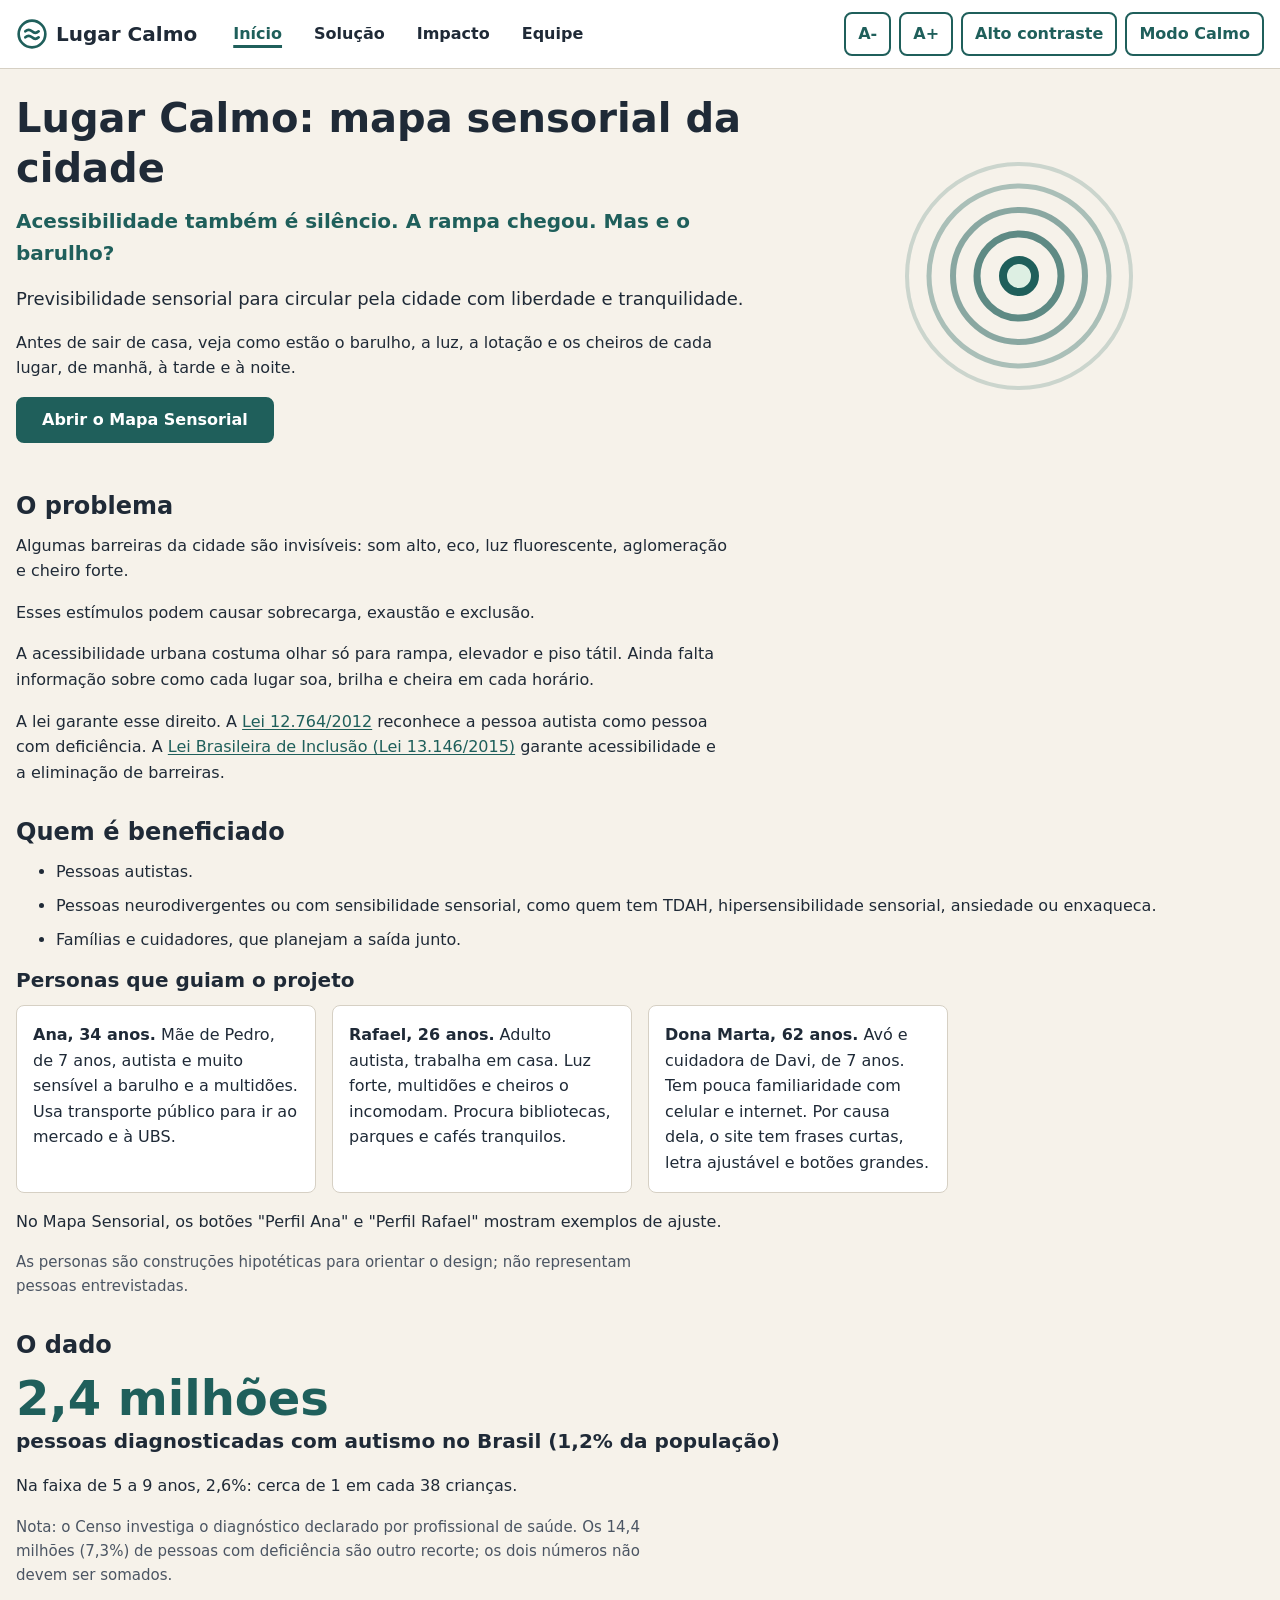
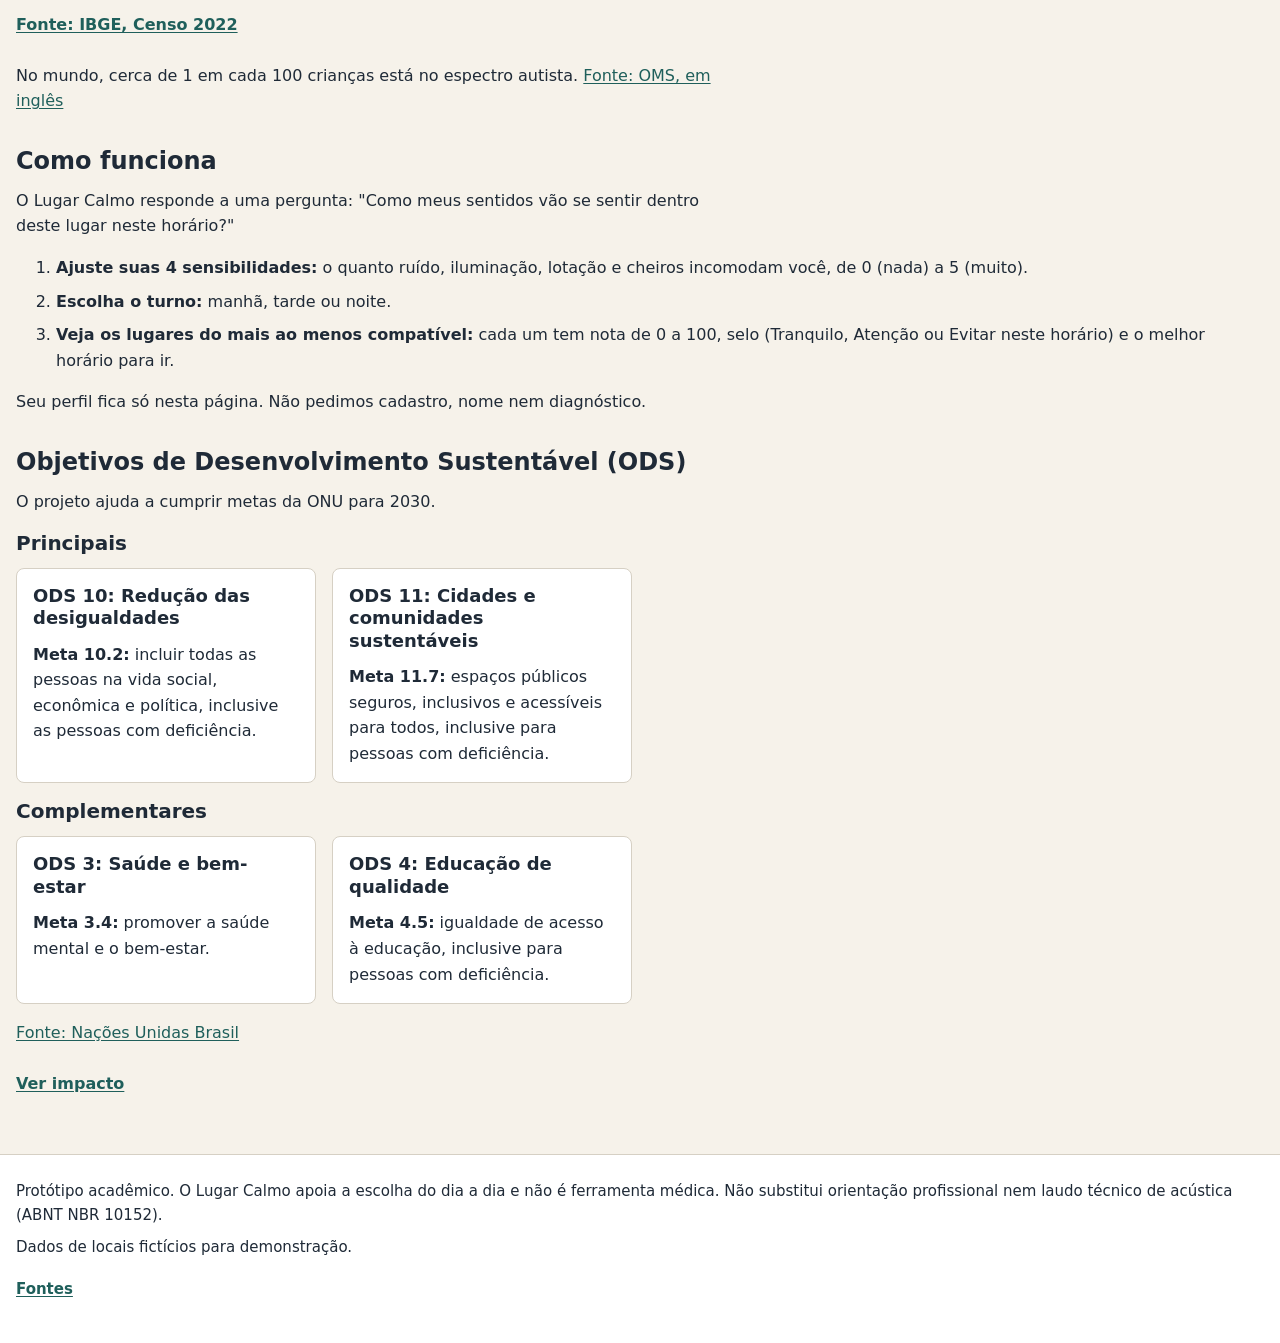
==== index.html @ d7f6c4ce "feat: adiciona as 4 páginas, estilos responsivos e ícones SVG" ====
<!DOCTYPE html>
<html lang="pt-BR">
<head>
  <meta charset="UTF-8">
  <meta name="viewport" content="width=device-width, initial-scale=1">
  <meta name="description" content="Lugar Calmo: veja como estão o barulho, a luz, a lotação e os cheiros de lugares da cidade em cada turno, com uma nota para o seu perfil sensorial.">
  <title>Início | Lugar Calmo</title>
  <link rel="icon" href="img/favicon.svg" type="image/svg+xml">
  <!-- Ordem fixa (8.1): base (variáveis) primeiro e temas por último, para que Modo Calmo e Alto Contraste sobrescrevam as variáveis. -->
  <link rel="stylesheet" href="css/base.css">
  <link rel="stylesheet" href="css/layout.css">
  <link rel="stylesheet" href="css/componentes.css">
  <link rel="stylesheet" href="css/temas.css">
  <!-- R2: script com defer e sem módulos, para abrir por duplo clique (file://). Aplica as preferências salvas (RF20). -->
  <script src="js/acessibilidade.js" defer></script>
</head>
<body>
  <!-- Atalho de teclado: pula o cabeçalho e vai direto ao conteúdo. -->
  <a class="pular-conteudo" href="#conteudo">Ir para o conteúdo</a>

  <!-- Cabeçalho idêntico nas 4 páginas (RF16); só o aria-current muda. -->
  <header class="cabecalho">
    <a class="marca" href="index.html"><img src="img/favicon.svg" alt="" width="32" height="32"> Lugar Calmo</a>
    <!-- Menu horizontal com 4 links, sempre visível, sem hambúrguer (R11). -->
    <nav aria-label="Navegação principal">
      <ul class="menu">
        <li><a href="index.html" aria-current="page">Início</a></li>
        <li><a href="solucao.html">Solução</a></li>
        <li><a href="impacto.html">Impacto</a></li>
        <li><a href="equipe.html">Equipe</a></li>
      </ul>
    </nav>
    <!-- Barra de acessibilidade (M5). O comportamento fica em js/acessibilidade.js (RF13, RF14, RF15). -->
    <div class="barra-acessibilidade" role="group" aria-label="Preferências de leitura">
      <button type="button" id="btn-fonte-menos" aria-label="Diminuir tamanho do texto">A-</button>
      <button type="button" id="btn-fonte-mais" aria-label="Aumentar tamanho do texto">A+</button>
      <button type="button" id="btn-contraste" aria-pressed="false">Alto contraste</button>
      <button type="button" id="btn-modo-calmo" aria-pressed="false">Modo Calmo</button>
    </div>
  </header>

  <!-- tabindex="-1" deixa o link "Ir para o conteúdo" mover o foco para cá. -->
  <main id="conteudo" tabindex="-1">

    <!-- 1. Hero (RF17): nome, slogan, proposta de valor e acesso ao mapa. -->
    <section class="hero" aria-labelledby="titulo-inicio">
      <div>
        <h1 id="titulo-inicio">Lugar Calmo: mapa sensorial da cidade</h1>
        <p class="slogan">Acessibilidade também é silêncio. A rampa chegou. Mas e o barulho?</p>
        <p class="proposta">Previsibilidade sensorial para circular pela cidade com liberdade e tranquilidade.</p>
        <p>Antes de sair de casa, veja como estão o barulho, a luz, a lotação e os cheiros de cada lugar, de manhã, à tarde e à noite.</p>
        <p><a class="btn-primario" href="solucao.html">Abrir o Mapa Sensorial</a></p>
      </div>
      <!-- Ilustração só decorativa: alt vazio; o Modo Calmo a esconde (classe .decorativo). -->
      <img class="decorativo hero-imagem" src="img/aneis-hero.svg" alt="" width="240" height="240">
    </section>

    <!-- 2. O problema: barreiras sensoriais que ninguém vê. -->
    <section class="secao" aria-labelledby="titulo-problema">
      <h2 id="titulo-problema">O problema</h2>
      <p>Algumas barreiras da cidade são invisíveis: som alto, eco, luz fluorescente, aglomeração e cheiro forte.</p>
      <p>Esses estímulos podem causar sobrecarga, exaustão e exclusão.</p>
      <p>A acessibilidade urbana costuma olhar só para rampa, elevador e piso tátil. Ainda falta informação sobre como cada lugar soa, brilha e cheira em cada horário.</p>
      <p>A lei garante esse direito. A <a href="https://www.planalto.gov.br/ccivil_03/_ato2011-2014/2012/lei/l12764.htm" target="_blank" rel="noopener noreferrer">Lei 12.764/2012<span class="visualmente-oculto"> (abre em nova aba)</span></a> reconhece a pessoa autista como pessoa com deficiência. A <a href="https://www.planalto.gov.br/ccivil_03/_ato2015-2018/2015/lei/l13146.htm" target="_blank" rel="noopener noreferrer">Lei Brasileira de Inclusão (Lei 13.146/2015)<span class="visualmente-oculto"> (abre em nova aba)</span></a> garante acessibilidade e a eliminação de barreiras.</p>
    </section>

    <!-- 3. Quem é beneficiado, com as personas e a nota obrigatória (1.1, K9). -->
    <section class="secao" aria-labelledby="titulo-beneficiados">
      <h2 id="titulo-beneficiados">Quem é beneficiado</h2>
      <ul class="lista-simples">
        <li>Pessoas autistas.</li>
        <li>Pessoas neurodivergentes ou com sensibilidade sensorial, como quem tem TDAH, hipersensibilidade sensorial, ansiedade ou enxaqueca.</li>
        <li>Famílias e cuidadores, que planejam a saída junto.</li>
      </ul>

      <h3>Personas que guiam o projeto</h3>
      <ul class="grade-cartoes">
        <li class="cartao">
          <p><strong>Ana, 34 anos.</strong> Mãe de Pedro, de 7 anos, autista e muito sensível a barulho e a multidões. Usa transporte público para ir ao mercado e à UBS.</p>
        </li>
        <li class="cartao">
          <p><strong>Rafael, 26 anos.</strong> Adulto autista, trabalha em casa. Luz forte, multidões e cheiros o incomodam. Procura bibliotecas, parques e cafés tranquilos.</p>
        </li>
        <li class="cartao">
          <p><strong>Dona Marta, 62 anos.</strong> Avó e cuidadora de Davi, de 7 anos. Tem pouca familiaridade com celular e internet. Por causa dela, o site tem frases curtas, letra ajustável e botões grandes.</p>
        </li>
      </ul>
      <p>No Mapa Sensorial, os botões "Perfil Ana" e "Perfil Rafael" mostram exemplos de ajuste.</p>
      <p class="observacao">As personas são construções hipotéticas para orientar o design; não representam pessoas entrevistadas.</p>
    </section>

    <!-- 4. O dado oficial, sempre com fonte clicável (RF17, 1.2). -->
    <section class="secao" aria-labelledby="titulo-dado">
      <h2 id="titulo-dado">O dado</h2>
      <p class="numero-grande">2,4 milhões</p>
      <p class="numero-legenda">pessoas diagnosticadas com autismo no Brasil (1,2% da população)</p>
      <p>Na faixa de 5 a 9 anos, 2,6%: cerca de 1 em cada 38 crianças.</p>
      <p class="observacao">Nota: o Censo investiga o diagnóstico declarado por profissional de saúde. Os 14,4 milhões (7,3%) de pessoas com deficiência são outro recorte; os dois números não devem ser somados.</p>
      <p><a class="link-destaque" href="https://agenciadenoticias.ibge.gov.br/agencia-noticias/2012-agencia-de-noticias/noticias/43464-censo-2022-identifica-2-4-milhoes-de-pessoas-diagnosticadas-com-autismo-no-brasil" target="_blank" rel="noopener noreferrer">Fonte: IBGE, Censo 2022<span class="visualmente-oculto"> (abre em nova aba)</span></a></p>
      <p>No mundo, cerca de 1 em cada 100 crianças está no espectro autista. <a href="https://www.who.int/news-room/fact-sheets/detail/autism-spectrum-disorders" target="_blank" rel="noopener noreferrer">Fonte: OMS, em inglês<span class="visualmente-oculto"> (abre em nova aba)</span></a></p>
    </section>

    <!-- 5. Como funciona: 3 passos em lista ordenada (8.2). -->
    <section class="secao" aria-labelledby="titulo-como-funciona">
      <h2 id="titulo-como-funciona">Como funciona</h2>
      <p>O Lugar Calmo responde a uma pergunta: "Como meus sentidos vão se sentir dentro deste lugar neste horário?"</p>
      <ol class="passos">
        <li><strong>Ajuste suas 4 sensibilidades:</strong> o quanto ruído, iluminação, lotação e cheiros incomodam você, de 0 (nada) a 5 (muito).</li>
        <li><strong>Escolha o turno:</strong> manhã, tarde ou noite.</li>
        <li><strong>Veja os lugares do mais ao menos compatível:</strong> cada um tem nota de 0 a 100, selo (Tranquilo, Atenção ou Evitar neste horário) e o melhor horário para ir.</li>
      </ol>
      <p>Seu perfil fica só nesta página. Não pedimos cadastro, nome nem diagnóstico.</p>
    </section>

    <!-- 6. ODS: 10 e 11 como principais, 3 e 4 como complementares (8.2). -->
    <section class="secao" aria-labelledby="titulo-ods">
      <h2 id="titulo-ods">Objetivos de Desenvolvimento Sustentável (ODS)</h2>
      <p>O projeto ajuda a cumprir metas da ONU para 2030.</p>

      <h3>Principais</h3>
      <ul class="grade-cartoes">
        <li class="cartao">
          <h4>ODS 10: Redução das desigualdades</h4>
          <p><strong>Meta 10.2:</strong> incluir todas as pessoas na vida social, econômica e política, inclusive as pessoas com deficiência.</p>
        </li>
        <li class="cartao">
          <h4>ODS 11: Cidades e comunidades sustentáveis</h4>
          <p><strong>Meta 11.7:</strong> espaços públicos seguros, inclusivos e acessíveis para todos, inclusive para pessoas com deficiência.</p>
        </li>
      </ul>

      <h3>Complementares</h3>
      <ul class="grade-cartoes">
        <li class="cartao">
          <h4>ODS 3: Saúde e bem-estar</h4>
          <p><strong>Meta 3.4:</strong> promover a saúde mental e o bem-estar.</p>
        </li>
        <li class="cartao">
          <h4>ODS 4: Educação de qualidade</h4>
          <p><strong>Meta 4.5:</strong> igualdade de acesso à educação, inclusive para pessoas com deficiência.</p>
        </li>
      </ul>
      <p><a href="https://brasil.un.org/pt-br/sdgs" target="_blank" rel="noopener noreferrer">Fonte: Nações Unidas Brasil<span class="visualmente-oculto"> (abre em nova aba)</span></a></p>
      <p><a class="link-destaque" href="impacto.html">Ver impacto</a></p>
    </section>
  </main>

  <!-- Rodapé idêntico nas 4 páginas: aviso fixo da RN14 e origem dos dados. -->
  <footer class="rodape">
    <p>Protótipo acadêmico. O Lugar Calmo apoia a escolha do dia a dia e não é ferramenta médica. Não substitui orientação profissional nem laudo técnico de acústica (ABNT NBR 10152).</p>
    <p>Dados de locais fictícios para demonstração.</p>
    <p><a href="equipe.html#fontes">Fontes</a></p>
  </footer>
</body>
</html>
---- css/base.css ----
/* =====================================================================
   base.css: tokens de design, reset leve e regras globais.
   Papel 3 (HTML5 Semântico e CSS3 Responsivo).
   Por quê: todas as cores e medidas vivem aqui como variáveis. Assim
   temas.css (Modo Calmo e Alto Contraste) muda o site inteiro só
   sobrescrevendo variáveis, sem repetir regras (PRD 11.1 e 11.2, K2).
   ===================================================================== */

/* Tokens da seção 11.1. Nenhum outro arquivo define cor fixa (K2). */
:root {
  --cor-fundo: #F6F2EA;
  --cor-superficie: #FFFFFF;
  --cor-borda: #D6D0C4;
  --cor-texto: #1F2A37;
  --cor-texto-suave: #4B5563;
  --cor-primaria: #1F5F5B;
  --cor-primaria-texto: #FFFFFF;
  --cor-foco: #1F5F5B;
  --selo-tranquilo-fundo: #DDEFE3; --selo-tranquilo-texto: #14532D;
  --selo-atencao-fundo: #FFF1CC;   --selo-atencao-texto: #7A4B00;
  --selo-evitar-fundo: #FBE3E1;    --selo-evitar-texto: #8A1C1C;
  --fonte-base: system-ui, -apple-system, "Segoe UI", Roboto, Arial, sans-serif;
  --raio: 8px;
  --espaco-1: .25rem; --espaco-2: .5rem; --espaco-3: .75rem; --espaco-4: 1rem; --espaco-6: 1.5rem; --espaco-8: 2rem;
  --toque-min: 44px;
  --largura-texto: 70ch;
}

/* Largura inclui borda e padding: evita estouro lateral em 320 px (RNF02). */
*,
*::before,
*::after {
  box-sizing: border-box;
}

/* Escala de fonte. Todo o resto do site usa rem, então trocar a classe
   do <html> aumenta ou diminui tudo junto (RF14, 5 níveis). */
html {
  font-size: 100%;
  -webkit-text-size-adjust: 100%;
  text-size-adjust: 100%;
}
.fonte-0 { font-size: 87.5%; }
.fonte-1 { font-size: 100%; }
.fonte-2 { font-size: 112.5%; }
.fonte-3 { font-size: 125%; }
.fonte-4 { font-size: 137.5%; }

/* Fonte do sistema (RNF09: zero requisição externa) e entrelinha folgada
   para leitura confortável (persona Dona Marta). overflow-wrap quebra
   palavras longas em vez de criar rolagem horizontal (RNF02). */
body {
  margin: 0;
  font-family: var(--fonte-base);
  line-height: 1.6;
  background: var(--cor-fundo);
  color: var(--cor-texto);
  overflow-wrap: break-word;
}

/* O JS mostra e esconde avisos com o atributo hidden (R4). Como vários
   componentes definem display próprio (flex, grid), esta regra garante
   que hidden sempre vence. */
[hidden] {
  display: none !important;
}

/* Hierarquia de títulos clara e espaçamento previsível. */
h1,
h2,
h3,
h4 {
  margin: 0 0 var(--espaco-3);
  line-height: 1.25;
}
h1 { font-size: 2rem; }
h2 { font-size: 1.5rem; }
h3 { font-size: 1.25rem; }
h4 { font-size: 1.125rem; }

p,
ul,
ol,
dl {
  margin: 0 0 var(--espaco-4);
}

/* Imagens (todas SVG, RNF09) nunca passam da largura do contêiner. */
img {
  max-width: 100%;
  height: auto;
}

/* Links sublinhados: a cor não é a única pista de que é link (RNF01). */
a {
  color: var(--cor-primaria);
  text-underline-offset: .15em;
}
a:hover {
  text-decoration-thickness: 3px;
}

/* RNF01: foco visível com contorno de 3 px em todo elemento focável. */
:focus-visible {
  outline: 3px solid var(--cor-foco);
  outline-offset: 2px;
}

/* Esconde da tela, mas mantém para leitor de tela (técnica padrão de clip).
   Usado, por exemplo, em "(abre em nova aba)" e no rótulo da nota. */
.visualmente-oculto {
  position: absolute !important;
  width: 1px;
  height: 1px;
  margin: -1px;
  padding: 0;
  overflow: hidden;
  clip: rect(0 0 0 0);
  clip-path: inset(50%);
  white-space: nowrap;
  border: 0;
}

/* Link "Ir para o conteúdo": fica fora da tela e só aparece ao receber
   foco pelo teclado, sem animação (R10). */
.pular-conteudo {
  position: absolute;
  top: -10rem;
  left: var(--espaco-2);
  z-index: 100;
  display: inline-flex;
  align-items: center;
  min-height: var(--toque-min);
  padding: var(--espaco-2) var(--espaco-4);
  border-radius: var(--raio);
  background: var(--cor-primaria);
  color: var(--cor-primaria-texto);
  font-weight: 700;
}
.pular-conteudo:focus {
  top: var(--espaco-2);
}

/* ---------------------------------------------------------------------
   RNF13: alvo de toque mínimo de 44 px em botões, links do menu,
   campos, rádios e caixas de seleção.
   --------------------------------------------------------------------- */
button,
input,
select,
textarea {
  font: inherit;
  color: inherit;
}

button {
  min-width: var(--toque-min);
  min-height: var(--toque-min);
  cursor: pointer;
}

select,
input[type="text"] {
  min-height: var(--toque-min);
}

.menu a {
  min-height: var(--toque-min);
}

/* Rádio e caixa de seleção: 24 px na própria caixa; o alvo de 44 px é o
   conjunto caixa + rótulo (.opcao), porque o <label for> também marca. */
input[type="checkbox"],
input[type="radio"] {
  width: 1.5rem;
  height: 1.5rem;
  margin: 0;
  flex: none;
  accent-color: var(--cor-primaria);
  cursor: pointer;
}

.opcao {
  display: flex;
  align-items: center;
  gap: var(--espaco-2);
  min-height: var(--toque-min);
}
.opcao label {
  padding-block: var(--espaco-2);
  cursor: pointer;
}

/* Sliders: cor da marca e altura de 44 px para facilitar o toque (11.1). */
input[type="range"] {
  display: block;
  width: 100%;
  min-height: var(--toque-min);
  margin: 0;
  accent-color: var(--cor-primaria);
  cursor: pointer;
}

/* ---------------------------------------------------------------------
   <meter> da nota (11.1). A cor vem da classe do selo, não da faixa
   low/high do navegador, para bater sempre com o selo em texto. Se o
   navegador ignorar estes pseudo-elementos, o número e o selo
   continuam carregando a informação (cor nunca é a única pista).
   --------------------------------------------------------------------- */
meter {
  display: block;
  width: 100%;
  height: 12px;
}

/* Chrome, Edge e Safari: trilho e barra por pseudo-elemento. Não usamos
   appearance: none aqui porque, segundo o MDN, isso quebra o desenho
   do meter no Chrome. */
meter::-webkit-meter-bar {
  height: 12px;
  border: 1px solid var(--cor-texto-suave);
  border-radius: var(--raio);
  background: var(--cor-fundo);
}

.meter--tranquilo::-webkit-meter-optimum-value,
.meter--tranquilo::-webkit-meter-suboptimum-value,
.meter--tranquilo::-webkit-meter-even-less-good-value {
  background: var(--selo-tranquilo-texto);
}

.meter--atencao::-webkit-meter-optimum-value,
.meter--atencao::-webkit-meter-suboptimum-value,
.meter--atencao::-webkit-meter-even-less-good-value {
  background: var(--selo-atencao-texto);
}

.meter--evitar::-webkit-meter-optimum-value,
.meter--evitar::-webkit-meter-suboptimum-value,
.meter--evitar::-webkit-meter-even-less-good-value {
  background: var(--selo-evitar-texto);
}

/* Firefox: precisa de appearance: none para aceitar ::-moz-meter-bar.
   O @supports com a forma -moz- isola a regra no Firefox e não quebra
   o Chrome. */
@supports (-moz-appearance: none) {
  meter {
    -moz-appearance: none;
    border: 1px solid var(--cor-texto-suave);
    border-radius: var(--raio);
    background: var(--cor-fundo);
  }

  .meter--tranquilo::-moz-meter-bar { background: var(--selo-tranquilo-texto); }
  .meter--atencao::-moz-meter-bar { background: var(--selo-atencao-texto); }
  .meter--evitar::-moz-meter-bar { background: var(--selo-evitar-texto); }
}
---- css/layout.css ----
/* =====================================================================
   layout.css: estrutura das páginas (PRD 11.3).
   Mobile-first: tudo começa em uma coluna e ganha colunas em telas
   maiores com media queries. Nenhuma largura fixa que cause rolagem
   horizontal em 320 px (RNF02). Só var(--...), nenhuma cor fixa (K2).
   ===================================================================== */

/* ---------- Cabeçalho comum das 4 páginas ---------- */

/* Marca, menu e barra de acessibilidade quebram linha sozinhos
   (flex-wrap). Menu sempre visível, sem hambúrguer (R11). */
.cabecalho {
  display: flex;
  flex-wrap: wrap;
  align-items: center;
  gap: var(--espaco-3) var(--espaco-6);
  padding: var(--espaco-3) var(--espaco-4);
  border-bottom: 1px solid var(--cor-borda);
  background: var(--cor-superficie);
}

.marca {
  display: inline-flex;
  align-items: center;
  gap: var(--espaco-2);
  min-height: var(--toque-min);
  color: var(--cor-texto);
  font-size: 1.25rem;
  font-weight: 800;
  text-decoration: none;
}
.marca:hover {
  text-decoration: underline;
}
.marca img {
  width: 2rem;
  height: 2rem;
}

/* Menu horizontal com 4 links (R11, RF16): flex com quebra de linha. */
.menu {
  display: flex;
  flex-wrap: wrap;
  gap: var(--espaco-1) var(--espaco-2);
  margin: 0;
  padding: 0;
  list-style: none;
}

.menu a {
  display: flex;
  align-items: center;
  padding: 0 var(--espaco-3);
  border-radius: var(--raio);
  color: var(--cor-texto);
  font-weight: 600;
  text-decoration: none;
}
.menu a:hover {
  text-decoration: underline;
}

/* Página atual (aria-current): sublinhado grosso e negrito, além da cor,
   para a cor não ser a única pista (RNF01). */
.menu a[aria-current="page"] {
  color: var(--cor-primaria);
  font-weight: 800;
  text-decoration: underline;
  text-decoration-thickness: 3px;
  text-underline-offset: .4em;
}

.barra-acessibilidade {
  display: flex;
  flex-wrap: wrap;
  gap: var(--espaco-2);
}

/* Em telas largas, a barra de acessibilidade vai para a direita e o
   cabeçalho fica em uma linha só (painel cabe melhor acima da dobra). */
@media (min-width: 1024px) {
  .barra-acessibilidade {
    margin-left: auto;
  }
}

/* ---------- Conteúdo principal e rodapé ---------- */

main {
  display: block;
  max-width: 80rem;
  margin: 0 auto;
  padding: var(--espaco-6) var(--espaco-4) var(--espaco-8);
}

/* Linha de texto curta (70ch) é mais fácil de acompanhar. */
main p {
  max-width: var(--largura-texto);
}

.secao {
  margin-top: var(--espaco-8);
}

.rodape {
  padding: var(--espaco-6) var(--espaco-4);
  border-top: 1px solid var(--cor-borda);
  background: var(--cor-superficie);
  font-size: .9375rem;
}
.rodape p {
  max-width: 80rem;
  margin: 0 auto var(--espaco-2);
}

/* ---------- Página inicial ---------- */

/* Hero: texto e ilustração empilhados no celular, lado a lado a partir
   de 768 px. */
.hero {
  display: grid;
  gap: var(--espaco-6);
  align-items: center;
}

.hero-imagem {
  justify-self: center;
  width: 100%;
  max-width: 15rem;
}

@media (min-width: 768px) {
  .hero {
    grid-template-columns: minmax(0, 3fr) minmax(0, 2fr);
  }

  .hero h1 {
    font-size: 2.5rem;
  }
}

/* ---------- Grades genéricas (cartões, colunas) ---------- */

/* min(16rem, 100%) impede que a coluna mínima passe da tela em 320 px. */
.grade-cartoes {
  display: grid;
  grid-template-columns: repeat(auto-fill, minmax(min(16rem, 100%), 1fr));
  gap: var(--espaco-4);
  margin: 0 0 var(--espaco-4);
  padding: 0;
  list-style: none;
}

/* Níveis de evidência (8.5): duas colunas lado a lado a partir de 768 px. */
.colunas-evidencia {
  display: grid;
  gap: var(--espaco-4);
  margin-bottom: var(--espaco-4);
}

@media (min-width: 768px) {
  .colunas-evidencia {
    grid-template-columns: repeat(2, minmax(0, 1fr));
  }
}

/* ---------- Página Solução (Mapa Sensorial) ---------- */

/* Celular: uma coluna, na ordem painel, resultados e formulário (11.3). */
.layout-solucao {
  display: grid;
  gap: var(--espaco-6);
}

/* minmax(0, ...) e min-width: 0 deixam a coluna encolher sem estourar. */
.coluna-principal {
  display: grid;
  gap: var(--espaco-8);
  min-width: 0;
}

/* Desktop: painel fixo à esquerda (sticky) e resultados à direita.
   Valores exatamente como na seção 11.3 do PRD. O painel rola por
   dentro se não couber na altura da tela, sem arrastar a página. */
@media (min-width: 1024px) {
  .layout-solucao {
    display: grid;
    grid-template-columns: 380px minmax(0, 1fr);
    gap: var(--espaco-6);
    align-items: start;
  }

  #painel-perfil {
    position: sticky;
    top: 10px;
    max-height: calc(100vh - 20px);
    overflow-y: auto;
    overscroll-behavior: contain;
  }
}

/* Lista de cards: 1 coluna no celular, grade automática acima de 768 px
   (11.3). Cada <li> estica o card para todos terem a mesma altura. */
.lista-locais {
  display: grid;
  grid-template-columns: minmax(0, 1fr);
  gap: var(--espaco-4);
  margin: 0 0 var(--espaco-4);
  padding: 0;
  list-style: none;
}

.lista-locais > li {
  display: flex;
  min-width: 0;
}

@media (min-width: 768px) {
  .lista-locais {
    grid-template-columns: repeat(auto-fill, minmax(280px, 1fr));
  }
}
---- css/componentes.css ----
/* =====================================================================
   componentes.css: peças reutilizáveis (botões, cartões, painel de
   perfil, card de local, selos, etiquetas, formulário e avisos).
   Inclui as classes que render.js e formulario.js vão gerar (8.4, K8),
   já estilizadas antes de o JS existir.
   Só var(--...), nenhuma cor fixa (K2): temas.css troca tudo pelas
   variáveis. Sem transição nem animação (R10, RNF08).
   ===================================================================== */

/* ---------- Botões ---------- */

/* Botão padrão: contorno na cor primária sobre fundo claro.
   Contraste do texto acima de 4,5:1 (RNF01). */
button {
  display: inline-flex;
  align-items: center;
  justify-content: center;
  gap: var(--espaco-1);
  padding: var(--espaco-2) var(--espaco-3);
  border: 2px solid var(--cor-primaria);
  border-radius: var(--raio);
  background: var(--cor-superficie);
  color: var(--cor-primaria);
  font-weight: 700;
  line-height: 1.2;
  text-align: center;
}
button:hover {
  text-decoration: underline;
}

/* Botão ligado (aria-pressed="true": Alto contraste, Modo Calmo e
   perfis rápidos): fundo cheio e marca de check. O check garante que a
   cor não é a única pista (RNF01) e continua visível no modo de cores
   forçadas do sistema. O texto alternativo vazio ("/ ''") evita que o
   leitor de tela leia o símbolo; a primeira linha é a reserva para
   navegador que não entende essa sintaxe. */
button[aria-pressed="true"] {
  background: var(--cor-primaria);
  color: var(--cor-primaria-texto);
}
button[aria-pressed="true"]::before {
  content: "\2713";
  content: "\2713" / "";
}

/* A-/A+ no extremo ficam disabled (RF14): borda tracejada e cor suave,
   não só opacidade. */
button:disabled {
  border-style: dashed;
  border-color: var(--cor-texto-suave);
  color: var(--cor-texto-suave);
  cursor: not-allowed;
  text-decoration: none;
}

/* Ação principal (link "Abrir o Mapa Sensorial" e "Enviar avaliação"). */
.btn-primario {
  display: inline-flex;
  align-items: center;
  justify-content: center;
  min-height: var(--toque-min);
  padding: var(--espaco-2) var(--espaco-6);
  border: 2px solid var(--cor-primaria);
  border-radius: var(--raio);
  background: var(--cor-primaria);
  color: var(--cor-primaria-texto);
  font-weight: 700;
  text-decoration: none;
}
.btn-primario:hover {
  text-decoration: underline;
}

/* Links soltos (fora de frase) ganham alvo de 44 px (RNF13). */
.link-destaque,
.rodape a {
  display: inline-flex;
  align-items: center;
  min-height: var(--toque-min);
  font-weight: 700;
}

/* ---------- Cartões e textos de apoio ---------- */

.cartao {
  padding: var(--espaco-4);
  border: 1px solid var(--cor-borda);
  border-radius: var(--raio);
  background: var(--cor-superficie);
}
.cartao > :last-child {
  margin-bottom: 0;
}
.cartao ul {
  padding-left: var(--espaco-6);
}

.introducao {
  color: var(--cor-texto-suave);
  font-size: 1.125rem;
}

.slogan {
  color: var(--cor-primaria);
  font-size: 1.25rem;
  font-weight: 700;
}

.proposta {
  font-size: 1.125rem;
}

/* Observações curtas (nota metodológica, nota das personas). */
.observacao {
  color: var(--cor-texto-suave);
  font-size: .9375rem;
}

/* Destaque do dado oficial (8.2, item 4): número grande e legível. */
.numero-grande {
  margin: 0;
  color: var(--cor-primaria);
  font-size: 3rem;
  font-weight: 800;
  line-height: 1.1;
}

.numero-legenda {
  font-size: 1.25rem;
  font-weight: 700;
}

.passos li,
.lista-simples li {
  margin-bottom: var(--espaco-2);
}

/* Marca de conteúdo que a equipe ainda precisa preencher: fundo de aviso
   e borda tracejada para ser achado de olho antes da entrega (8.6). */
.pendente {
  padding: 0 var(--espaco-1);
  border: 2px dashed var(--selo-atencao-texto);
  border-radius: var(--raio);
  background: var(--selo-atencao-fundo);
  color: var(--selo-atencao-texto);
  font-weight: 700;
}

/* ---------- Tabela de ODS (impacto.html) ---------- */

/* A tabela rola dentro da própria caixa em telas estreitas; a página
   nunca rola para o lado (RNF02). A caixa recebe foco (tabindex no HTML)
   para quem usa teclado também conseguir rolar. */
.tabela-rolagem {
  margin-bottom: var(--espaco-4);
  overflow-x: auto;
  border: 1px solid var(--cor-borda);
  border-radius: var(--raio);
  background: var(--cor-superficie);
}

.tabela-ods {
  width: 100%;
  min-width: 40rem;
  border-collapse: collapse;
}
.tabela-ods caption {
  padding: var(--espaco-3);
  font-weight: 700;
  text-align: left;
}
.tabela-ods th,
.tabela-ods td {
  padding: var(--espaco-2) var(--espaco-3);
  border-top: 1px solid var(--cor-borda);
  text-align: left;
  vertical-align: top;
}
.tabela-ods thead th {
  background: var(--cor-fundo);
}

/* ---------- Equipe ---------- */

.dados-integrante {
  margin: 0;
}
.dados-integrante div {
  display: flex;
  flex-wrap: wrap;
  gap: var(--espaco-2);
}
.dados-integrante dt {
  font-weight: 700;
}
.dados-integrante dd {
  margin: 0;
}

/* Linha do tempo das 4 etapas: linha vertical na cor primária. */
.linha-do-tempo {
  padding-left: var(--espaco-8);
  border-left: 3px solid var(--cor-primaria);
}
.linha-do-tempo li {
  margin-bottom: var(--espaco-4);
}
.linha-do-tempo li::marker {
  color: var(--cor-primaria);
  font-weight: 800;
}
.linha-do-tempo h3 {
  margin-bottom: var(--espaco-1);
}

/* Endereços longos quebram em qualquer ponto para não estourar a tela. */
.lista-fontes li {
  margin-bottom: var(--espaco-3);
}
.lista-fontes a {
  font-weight: 600;
  overflow-wrap: anywhere;
}

/* ---------- Painel de perfil (solucao.html, 8.3) ---------- */

/* Painel compacto (11.3): espaçamentos curtos e título menor para o
   painel inteiro caber na altura útil de 1366x768 e 1440x900. Os alvos
   de 44 px não encolhem (RNF13). */
#painel-perfil {
  display: grid;
  gap: var(--espaco-2);
  padding: var(--espaco-4);
  border: 1px solid var(--cor-borda);
  border-radius: var(--raio);
  background: var(--cor-superficie);
}
#painel-perfil h2,
#painel-perfil p {
  margin: 0;
}
#painel-perfil h2 {
  font-size: 1.25rem;
}

.grupo-perfis {
  display: grid;
  gap: var(--espaco-1);
}

.rotulo-grupo {
  font-weight: 700;
}

/* Perfis rápidos em grade de 3 colunas (8.3). O estado ligado vem da
   regra button[aria-pressed="true"] (RF19). */
.perfis-rapidos {
  display: grid;
  grid-template-columns: repeat(3, minmax(0, 1fr));
  gap: var(--espaco-2);
}
.btn-perfil {
  padding-inline: var(--espaco-1);
}

/* Cada slider: rótulo, legenda e valor numa linha só, slider embaixo. */
.controle-linha {
  display: flex;
  flex-wrap: wrap;
  align-items: baseline;
  gap: 0 var(--espaco-2);
}
.controle-linha label {
  font-weight: 700;
}
.legenda {
  flex: 1;
  color: var(--cor-texto-suave);
  font-size: .875rem;
}
/* Entrelinha 1.2: o número grande não aumenta a altura da linha. */
.controle-linha output {
  min-width: 1.5rem;
  color: var(--cor-primaria);
  font-size: 1.25rem;
  font-weight: 800;
  line-height: 1.2;
  text-align: right;
}

/* Turno: 3 rádios com visual de botão em grade de 3 colunas (8.3).
   O rádio nativo fica escondido só da tela (continua focável e lido
   pelo leitor de tela); o <label for> vira o botão de 44 px. */
.seletor-turno {
  margin: 0;
  padding: 0;
  border: 0;
  min-inline-size: 0;
}
.seletor-turno legend {
  margin-bottom: var(--espaco-1);
  padding: 0;
  font-weight: 700;
}

.opcoes-turno {
  display: grid;
  grid-template-columns: repeat(3, minmax(0, 1fr));
  gap: var(--espaco-2);
}

.opcao-turno {
  position: relative;
}
.opcao-turno input[type="radio"] {
  position: absolute;
  width: 1px;
  height: 1px;
  overflow: hidden;
  clip-path: inset(50%);
  white-space: nowrap;
}
.opcao-turno label {
  display: flex;
  align-items: center;
  justify-content: center;
  gap: var(--espaco-1);
  min-height: var(--toque-min);
  padding: var(--espaco-1);
  border: 2px solid var(--cor-primaria);
  border-radius: var(--raio);
  background: var(--cor-superficie);
  color: var(--cor-primaria);
  font-weight: 700;
  text-align: center;
  cursor: pointer;
}

/* Turno escolhido: fundo cheio + check (cor não é a única pista). */
.opcao-turno input:checked + label {
  background: var(--cor-primaria);
  color: var(--cor-primaria-texto);
}
.opcao-turno input:checked + label::before {
  content: "\2713";
  content: "\2713" / "";
}

/* O foco está no rádio escondido; o contorno aparece no rótulo visível. */
.opcao-turno input:focus-visible + label {
  outline: 3px solid var(--cor-foco);
  outline-offset: 2px;
}

#btn-restaurar {
  width: 100%;
}

/* ---------- Avisos ---------- */

/* Avisos (RN02 e "Fechado/Sem dados neste turno") usam as cores do selo
   Atenção (K2) e uma barra lateral grossa, além da cor. */
.aviso,
.aviso-turno {
  padding: var(--espaco-2) var(--espaco-3);
  border-left: .375rem solid var(--selo-atencao-texto);
  border-radius: var(--raio);
  background: var(--selo-atencao-fundo);
  color: var(--selo-atencao-texto);
  font-weight: 600;
}

/* ---------- Resultados: filtros, resumo, estado vazio ---------- */

.filtros {
  display: flex;
  flex-wrap: wrap;
  align-items: flex-end;
  gap: var(--espaco-3) var(--espaco-6);
  margin-bottom: var(--espaco-4);
  padding: var(--espaco-3) var(--espaco-4);
  border: 1px solid var(--cor-borda);
  border-radius: var(--raio);
  background: var(--cor-superficie);
}
.filtros .campo {
  flex: 1 1 12rem;
}

/* Resumo dinâmico (RF18): em negrito para ser lido primeiro. */
.resumo {
  font-size: 1.0625rem;
  font-weight: 700;
}
.resumo:empty {
  margin: 0;
}

/* Limitação declarada (6.1): texto de apoio com barra lateral. */
.nota-limitacao {
  padding-left: var(--espaco-3);
  border-left: .25rem solid var(--cor-borda);
  color: var(--cor-texto-suave);
  font-size: .9375rem;
}

.estado-vazio {
  padding: var(--espaco-6) var(--espaco-4);
  border: 2px dashed var(--cor-texto-suave);
  border-radius: var(--raio);
  background: var(--cor-superficie);
  font-weight: 600;
  text-align: center;
}

/* ---------- Card de local (8.4, K8; gerado por render.js) ---------- */

/* Fundo branco, borda fina, sem sombra pesada (11.1). */
.card-local {
  display: flex;
  flex-direction: column;
  gap: var(--espaco-3);
  width: 100%;
  padding: var(--espaco-4);
  border: 1px solid var(--cor-borda);
  border-radius: var(--raio);
  background: var(--cor-superficie);
}
.card-local p,
.card-local ul,
.card-local dl {
  margin: 0;
}

.card-topo {
  display: grid;
  gap: var(--espaco-1);
}
.card-topo h3 {
  margin: 0;
}

.card-tipo {
  color: var(--cor-texto-suave);
  font-weight: 600;
}

.rotulo-origem {
  color: var(--cor-texto-suave);
  font-size: .875rem;
  font-style: italic;
}

/* Selo (RF05): ícone + texto + cor. Borda na cor do texto reforça o
   contorno em qualquer tema. */
.selo {
  display: inline-flex;
  align-items: center;
  align-self: flex-start;
  gap: var(--espaco-2);
  padding: var(--espaco-1) var(--espaco-3);
  border: 2px solid currentColor;
  border-radius: 999px;
  font-weight: 800;
}
.selo img {
  width: 1.25rem;
  height: 1.25rem;
  flex: none;
}

.selo--tranquilo {
  background: var(--selo-tranquilo-fundo);
  color: var(--selo-tranquilo-texto);
}
.selo--atencao {
  background: var(--selo-atencao-fundo);
  color: var(--selo-atencao-texto);
}
.selo--evitar {
  background: var(--selo-evitar-fundo);
  color: var(--selo-evitar-texto);
}

/* Nota: número grande acima da barra do <meter> (estilo do meter em
   base.css). */
.nota {
  display: grid;
  gap: var(--espaco-1);
}
.nota-numero {
  font-size: 1.5rem;
  font-weight: 800;
  line-height: 1.2;
}

.melhor-horario {
  font-weight: 700;
}

/* Etiquetas de adaptação (RF08): ícone + texto, quebram linha. */
.etiquetas {
  display: flex;
  flex-wrap: wrap;
  gap: var(--espaco-2);
  padding: 0;
  list-style: none;
}
.etiqueta {
  display: inline-flex;
  align-items: center;
  gap: var(--espaco-1);
  padding: var(--espaco-1) var(--espaco-2);
  border: 1px solid var(--cor-primaria);
  border-radius: var(--raio);
  background: var(--cor-fundo);
  color: var(--cor-texto);
  font-size: .9375rem;
}
.etiqueta img {
  width: 1.25rem;
  height: 1.25rem;
  flex: none;
}

/* Hora silenciosa não tem ícone (K8): a borda tracejada a diferencia. */
.etiqueta--silenciosa {
  border-style: dashed;
}

/* Hora silenciosa ativa no turno (RN06): mesma família de cor do selo
   Tranquilo, com barra lateral. */
.hora-silenciosa-ativa {
  padding: var(--espaco-2) var(--espaco-3);
  border-left: .375rem solid var(--selo-tranquilo-texto);
  background: var(--selo-tranquilo-fundo);
  color: var(--selo-tranquilo-texto);
  font-weight: 700;
}

/* Estímulos efetivos: grupos <div><dt><dd> em grade que se adapta à
   largura (e ao A+), sem estourar o card. */
.estimulos {
  display: grid;
  grid-template-columns: repeat(auto-fit, minmax(min(9rem, 100%), 1fr));
  gap: var(--espaco-1) var(--espaco-4);
}
.estimulos div {
  display: flex;
  justify-content: space-between;
  gap: var(--espaco-2);
  border-bottom: 1px solid var(--cor-borda);
}
.estimulos dt {
  color: var(--cor-texto-suave);
}
.estimulos dd {
  margin: 0;
  font-weight: 700;
}

.relato {
  font-style: italic;
}

.remetente {
  color: var(--cor-texto-suave);
  font-size: .9375rem;
}

/* Fechado ou sem dados no turno (RN07, RN16; K8: vale para 'fechado' e
   'sem-dados'): fundo da página e borda tracejada. O texto continua com
   contraste cheio; nada de opacidade. */
.card-local--fechado {
  border: 2px dashed var(--cor-texto-suave);
  background: var(--cor-fundo);
}

/* Contribuição do usuário (12.2): borda primária mais grossa, sem
   animação. Se também estiver sem dados no turno, a borda fica
   tracejada para manter as duas pistas. */
.card-local--novo {
  border: 3px solid var(--cor-primaria);
}
.card-local--novo.card-local--fechado {
  border-style: dashed;
}

/* ---------- Formulário "Avaliar ou sugerir um local" (seção 12) ---------- */

.formulario {
  display: grid;
  gap: var(--espaco-4);
  padding: var(--espaco-4);
  border: 1px solid var(--cor-borda);
  border-radius: var(--raio);
  background: var(--cor-superficie);
}
.formulario p {
  margin: 0;
}
.formulario button[type="submit"] {
  justify-self: start;
}

/* Campo: rótulo em cima, controle embaixo, erro logo abaixo. */
.campo {
  display: grid;
  gap: var(--espaco-1);
  min-width: 0;
}
.campo label {
  font-weight: 700;
}

/* Borda escura nos controles: contraste acima de 3:1 com o fundo,
   exigido para componentes (RNF01). */
input[type="text"],
select,
textarea {
  width: 100%;
  padding: var(--espaco-2) var(--espaco-3);
  border: 2px solid var(--cor-texto-suave);
  border-radius: var(--raio);
  background: var(--cor-superficie);
  color: var(--cor-texto);
}
textarea {
  min-height: 5.5rem;
  resize: vertical;
}

/* min-inline-size: 0 tira a largura mínima padrão do fieldset, que
   causaria rolagem horizontal em 320 px. */
.formulario fieldset {
  margin: 0;
  padding: var(--espaco-3) var(--espaco-4) var(--espaco-4);
  border: 1px solid var(--cor-borda);
  border-radius: var(--raio);
  min-inline-size: 0;
}
.formulario legend {
  padding: 0 var(--espaco-1);
  font-weight: 700;
}

/* Opções (rádios e caixas) lado a lado, quebrando linha quando faltar
   espaço. */
.opcoes-linha {
  display: flex;
  flex-wrap: wrap;
  gap: 0 var(--espaco-6);
}

/* Os 4 níveis em grade que se adapta: 4 colunas no desktop, 2 ou 1 no
   celular. */
.grade-niveis {
  display: grid;
  grid-template-columns: repeat(auto-fit, minmax(min(8rem, 100%), 1fr));
  gap: var(--espaco-3);
}

.contador {
  color: var(--cor-texto-suave);
  font-size: .875rem;
}

/* Dica de privacidade (12.1): visível e destacada, acima do botão. */
.dica {
  padding: var(--espaco-2) var(--espaco-3);
  border-left: .25rem solid var(--cor-primaria);
  background: var(--cor-fundo);
  font-weight: 600;
}

/* Campo inválido (RF10, K5): borda grossa na cor de erro (K2), além do
   marcador "!" na mensagem. Funciona com .campo--erro no próprio
   controle, num contêiner (.campo, .opcao, fieldset) ou só com
   aria-invalid, para não depender de onde o JS coloca a classe. */
input.campo--erro,
select.campo--erro,
textarea.campo--erro,
.campo--erro input[type="text"],
.campo--erro select,
.campo--erro textarea,
input[type="text"][aria-invalid="true"],
select[aria-invalid="true"],
textarea[aria-invalid="true"] {
  border-width: 3px;
  border-color: var(--selo-evitar-texto);
}

/* Rádios e caixas inválidos: borda grossa no grupo do turno e barra
   lateral na caixa de privacidade. :has() pega o aria-invalid que o JS
   põe nesses controles. A barra fica só na caixa de seleção para não
   repetir uma barra em cada rádio dentro do fieldset já marcado. */
.formulario fieldset.campo--erro,
.formulario fieldset:has(input[type="radio"][aria-invalid="true"]) {
  border: 3px solid var(--selo-evitar-texto);
}
.opcao.campo--erro,
.opcao:has(input[type="checkbox"][aria-invalid="true"]) {
  padding-left: var(--espaco-2);
  border-left: .375rem solid var(--selo-evitar-texto);
}

/* Mensagem de erro do campo: texto em negrito + círculo com "!" (não só
   cor). O "/ ''" evita que o leitor de tela leia o "!" além da frase. */
.erro-campo {
  display: flex;
  align-items: flex-start;
  gap: var(--espaco-2);
  color: var(--selo-evitar-texto);
  font-weight: 700;
}
.erro-campo::before {
  content: "!";
  content: "!" / "";
  display: inline-flex;
  flex: none;
  align-items: center;
  justify-content: center;
  width: 1.5rem;
  height: 1.5rem;
  border-radius: 50%;
  background: var(--selo-evitar-texto);
  color: var(--cor-superficie);
  font-weight: 800;
  line-height: 1;
}

/* Resumo de erros no topo do formulário (RF12): caixa com borda grossa
   e links grandes para cada campo. */
.resumo-erros {
  padding: var(--espaco-3) var(--espaco-4);
  border: 3px solid var(--selo-evitar-texto);
  border-radius: var(--raio);
  background: var(--selo-evitar-fundo);
  color: var(--selo-evitar-texto);
}
.formulario .resumo-erros p {
  margin-bottom: var(--espaco-2);
  font-weight: 800;
}
.resumo-erros ul {
  margin: 0;
  padding-left: var(--espaco-6);
}
.resumo-erros a {
  display: inline-flex;
  align-items: center;
  min-height: var(--toque-min);
  color: var(--selo-evitar-texto);
  font-weight: 700;
}

/* Mensagem de sucesso (RF12): cores do selo Tranquilo (K2) e check.
   Fica sempre no DOM para o leitor de tela anunciar; vazia, some (K5). */
.mensagem-sucesso {
  margin: 0;
  padding: var(--espaco-3) var(--espaco-4);
  border: 2px solid var(--selo-tranquilo-texto);
  border-radius: var(--raio);
  background: var(--selo-tranquilo-fundo);
  color: var(--selo-tranquilo-texto);
  font-weight: 700;
}
.mensagem-sucesso:not(:empty)::before {
  content: "\2713  ";
  content: "\2713  " / "";
}
.mensagem-sucesso:empty { padding: 0; border: 0; margin: 0; }
---- css/temas.css ----
/*
 * temas.css: Modo Calmo, Alto Contraste e movimento reduzido (PRD 11.2, RF13, RF15, RNF01, RNF08, R10).
 *
 * Como funciona: js/acessibilidade.js liga as classes .modo-calmo e .alto-contraste no <html>.
 * Os outros arquivos de CSS só usam var(--...) (contrato K2), então quase todo o tema
 * se resume a sobrescrever os tokens da seção 11.1. As regras extras abaixo cobrem
 * o que um token não alcança (entrelinha, movimento, imagens, sublinhado e cor dos links).
 *
 * Ordem importa: Alto Contraste vem DEPOIS do Modo Calmo. Os dois blocos de tokens têm a
 * mesma especificidade, então, com os dois ligados, as cores do Alto Contraste vencem
 * e os espaçamentos do Modo Calmo continuam valendo (PRD 11.2).
 */

/* ===================== Modo Calmo (RF13) ===================== */

/*
 * :root.modo-calmo tem especificidade maior que o :root de base.css, então vence
 * mesmo se a ordem dos <link> mudar.
 * Cores dessaturadas, todas com contraste >= 4,5:1 (RNF01). Razões calculadas:
 *   texto #2B3A3A: 10,44 no fundo, 11,32 na superfície
 *   texto suave #4A5858: 6,53 no fundo, 7,08 na superfície
 *   botão primário (#FFFFFF sobre #2E5E5A): 7,33; link #2E5E5A: 6,44 no fundo
 *   selos (texto sobre o próprio fundo): tranquilo 6,56, atenção 6,62, evitar 7,16
 *   textos dos selos no fundo da página (reuso em erro/aviso, K2): 6,97, 6,86 e 7,71
 */
:root.modo-calmo {
  --cor-fundo: #EEF1EF;
  --cor-superficie: #F8FAF9;
  --cor-borda: #C9D1CD;
  --cor-texto: #2B3A3A;
  --cor-texto-suave: #4A5858;
  --cor-primaria: #2E5E5A;
  --cor-primaria-texto: #FFFFFF;
  --cor-foco: #2E5E5A;
  --selo-tranquilo-fundo: #E2ECE6; --selo-tranquilo-texto: #2D5A40;
  --selo-atencao-fundo: #F2ECDD;   --selo-atencao-texto: #6A4D1C;
  --selo-evitar-fundo: #F3E5E3;    --selo-evitar-texto: #7D3333;

  /* Espaçamentos cerca de 25% maiores: menos informação por área, leitura mais folgada. */
  --espaco-1: .375rem;
  --espaco-2: .625rem;
  --espaco-3: 1rem;
  --espaco-4: 1.25rem;
  --espaco-6: 2rem;
  --espaco-8: 2.5rem;
}

/* Entrelinha maior (PRD 11.2); parágrafos, listas e cards herdam do body. */
.modo-calmo body {
  line-height: 1.8;
}

/*
 * Nenhum movimento no Modo Calmo, mesmo se a pessoa não marcou "reduzir movimento"
 * no sistema (RNF08, R10). O !important é necessário para vencer qualquer regra de
 * componente, que sempre teria especificidade maior que um seletor universal.
 */
.modo-calmo *,
.modo-calmo *::before,
.modo-calmo *::after {
  transition: none !important;
  animation: none !important;
  scroll-behavior: auto !important;
}

/* Imagens e enfeites marcados como .decorativo somem: menos estímulo visual. */
.modo-calmo .decorativo {
  display: none !important;
}

/* ===================== Alto Contraste (RF15) ===================== */

/*
 * Preto e branco puros (21:1). Amarelo #FFD400 para links, foco e botão primário
 * (14,67:1 sobre preto; texto preto sobre o amarelo também 14,67:1).
 * color-scheme: dark faz os controles nativos (select, checkbox, slider) usarem a
 * versão escura do navegador, evitando caixas brancas no meio da tela preta.
 */
:root.alto-contraste {
  color-scheme: dark;
  --cor-fundo: #000000;
  --cor-superficie: #000000;
  --cor-borda: #FFFFFF;
  --cor-texto: #FFFFFF;
  --cor-texto-suave: #FFFFFF;
  --cor-primaria: #FFD400;
  --cor-primaria-texto: #000000;
  --cor-foco: #FFD400;
  /* Selos, erros, avisos e sucesso (que reusam estes tokens, K2) ficam preto e branco. */
  --selo-tranquilo-fundo: #000000; --selo-tranquilo-texto: #FFFFFF;
  --selo-atencao-fundo: #000000;   --selo-atencao-texto: #FFFFFF;
  --selo-evitar-fundo: #000000;    --selo-evitar-texto: #FFFFFF;
}

/*
 * Só com os tokens acima já ficam certos, sem regra extra (os componentes usam var(--...)):
 * - foco amarelo: :focus-visible usa --cor-foco;
 * - selos com fundo preto, borda e texto brancos: fundo --selo-*-fundo, texto --selo-*-texto
 *   e borda currentColor;
 * - campos de formulário pretos com texto e borda brancos: --cor-superficie, --cor-texto
 *   e --cor-texto-suave;
 * - <meter> legível: trilho --cor-fundo (preto), contorno --cor-texto-suave (branco) e
 *   barra --selo-*-texto (branca). O número e o selo em texto continuam ao lado.
 */

/* Todo link sublinhado: a pista não depende só da cor (WCAG 1.4.1). */
.alto-contraste a {
  text-decoration: underline;
}

/*
 * Links comuns em amarelo, inclusive os do menu (que usam --cor-texto e ficariam brancos).
 * Ficam de fora os links com classe ou aria-current (ex.: link de pular conteúdo, item
 * atual do menu): esses podem ter fundo --cor-primaria, e forçar amarelo neles daria
 * texto amarelo sobre fundo amarelo. Eles já ficam legíveis pelos tokens acima.
 */
.alto-contraste a:not([class]):not([aria-current]) {
  color: #FFD400;
}

/*
 * Ícones são <img> SVG e não herdam a cor do texto. brightness(0) deixa o desenho
 * preto e invert(1) o torna branco (contrato K2). Vale para selos, etiquetas e marca.
 */
.alto-contraste img[src*="icone-"],
.alto-contraste .marca img {
  filter: brightness(0) invert(1);
}

/* ===================== Movimento reduzido (R10, RNF08) ===================== */

/* Quem pediu menos movimento no sistema não vê transição, animação nem rolagem suave. */
@media (prefers-reduced-motion: reduce) {
  *,
  *::before,
  *::after {
    transition: none !important;
    animation: none !important;
    scroll-behavior: auto !important;
  }
}
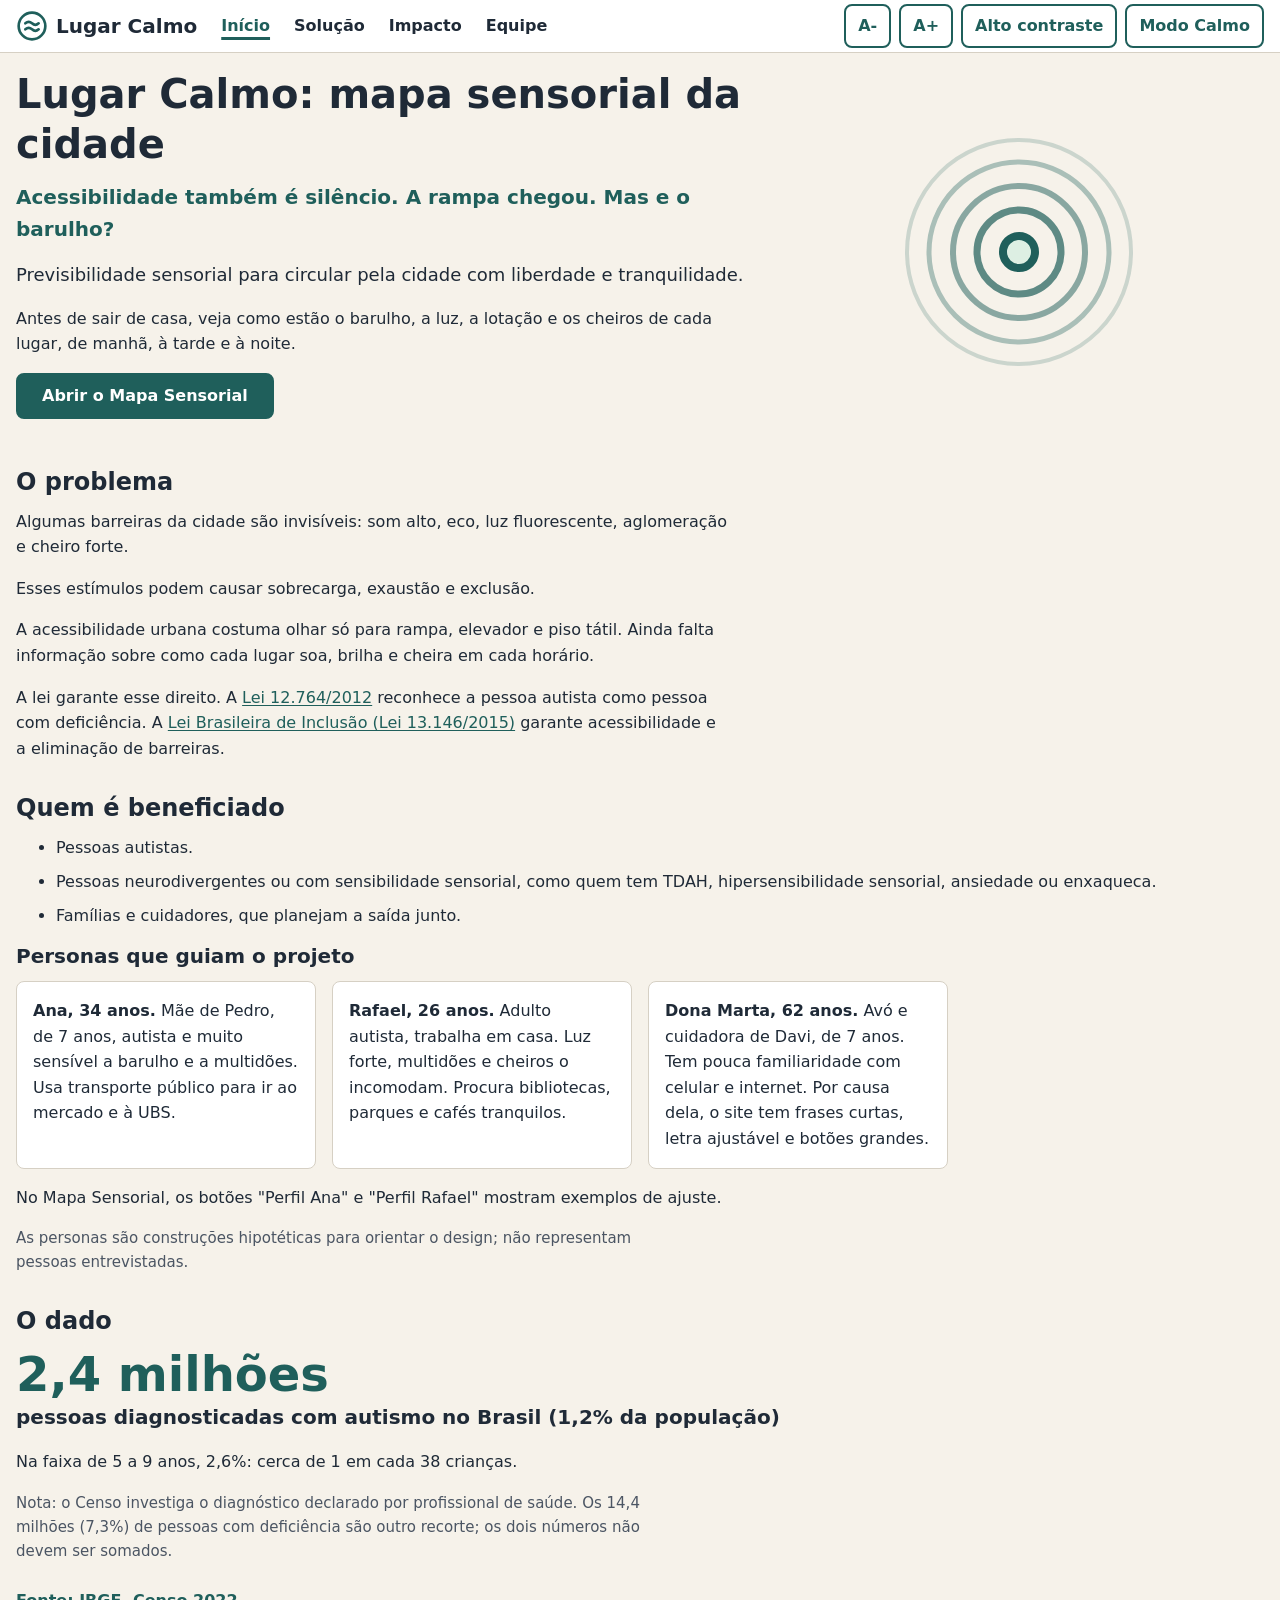
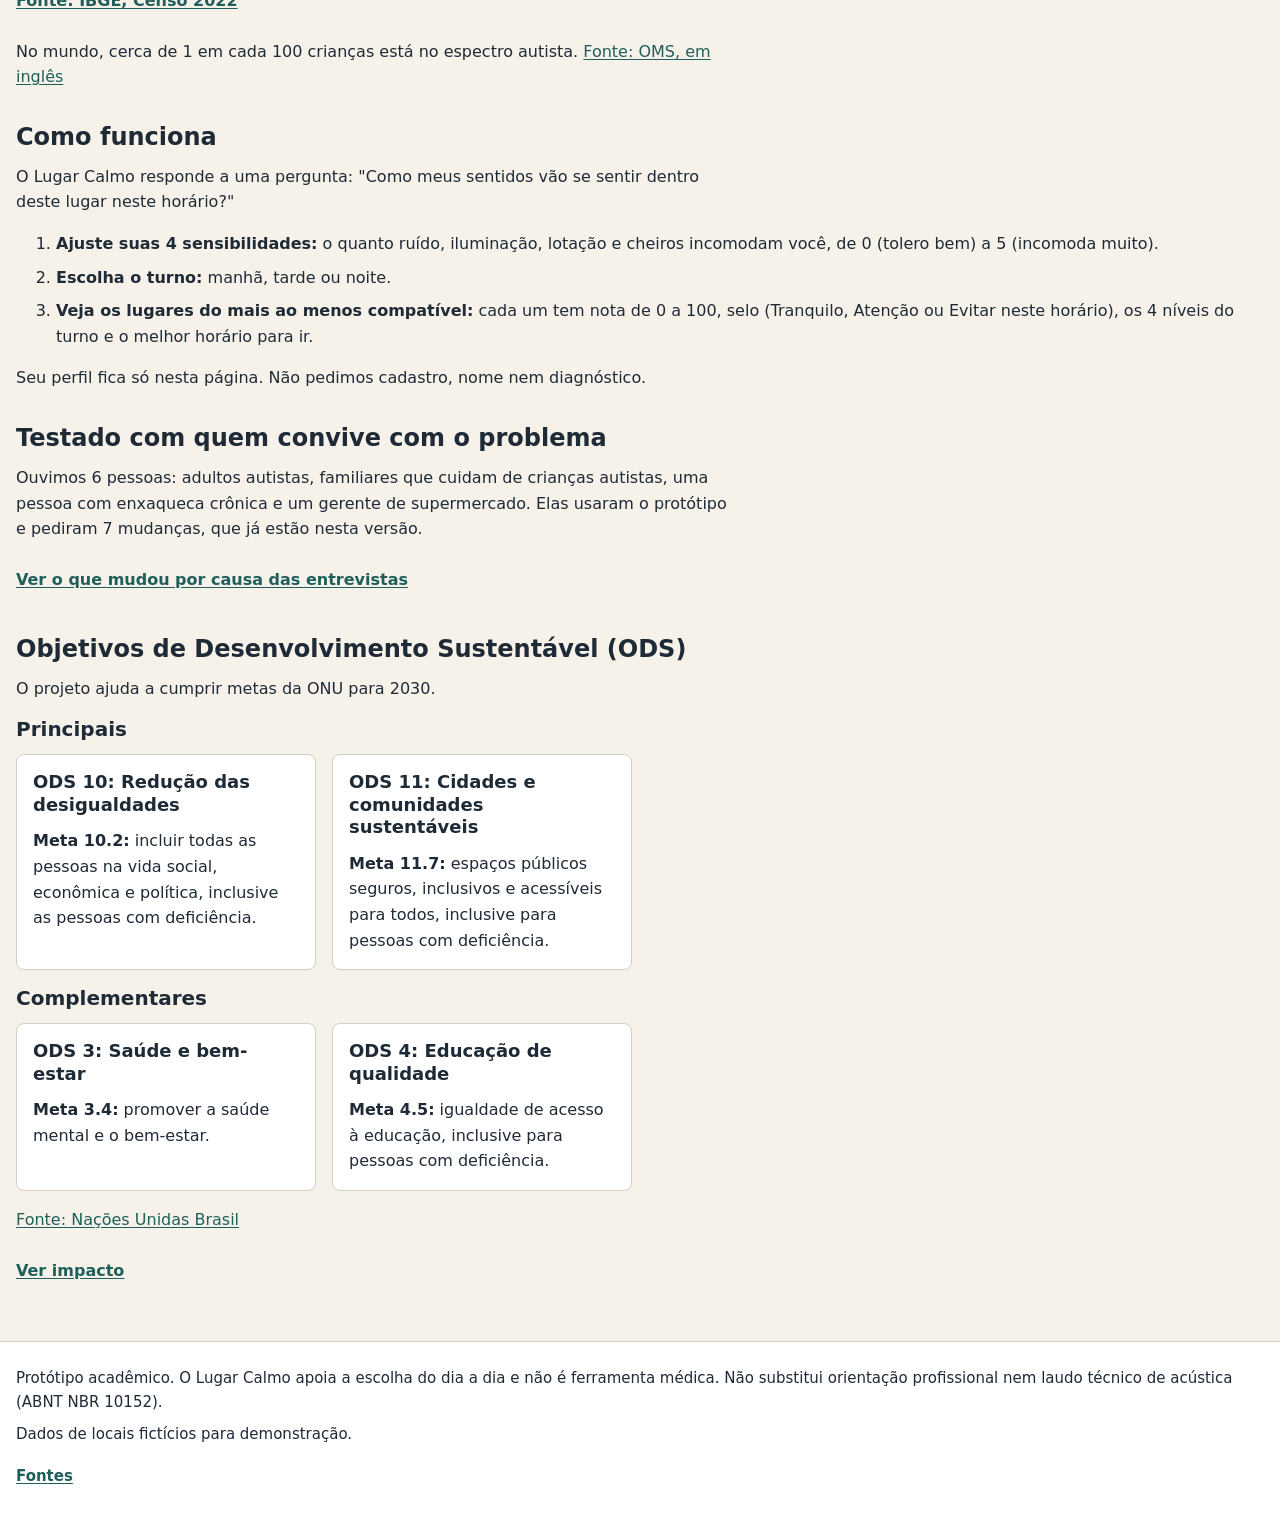
==== commit 2d12694b: "docs: resultados das entrevistas, mudanças da versão 2 e link da versão 1" ====
--- a/index.html
+++ b/index.html
@@ -30,10 +30,11 @@
         <li><a href="equipe.html">Equipe</a></li>
       </ul>
     </nav>
-    <!-- Barra de acessibilidade (M5). O comportamento fica em js/acessibilidade.js (RF13, RF14, RF15). -->
+    <!-- Barra de acessibilidade (M5). O comportamento fica em js/acessibilidade.js (RF13, RF14, RF15).
+         O aria-label de A-/A+ começa pelo texto visível para cumprir o WCAG 2.5.3 (Rótulo no Nome, RNF01). -->
     <div class="barra-acessibilidade" role="group" aria-label="Preferências de leitura">
-      <button type="button" id="btn-fonte-menos" aria-label="Diminuir tamanho do texto">A-</button>
-      <button type="button" id="btn-fonte-mais" aria-label="Aumentar tamanho do texto">A+</button>
+      <button type="button" id="btn-fonte-menos" aria-label="A-: diminuir tamanho do texto">A-</button>
+      <button type="button" id="btn-fonte-mais" aria-label="A+: aumentar tamanho do texto">A+</button>
       <button type="button" id="btn-contraste" aria-pressed="false">Alto contraste</button>
       <button type="button" id="btn-modo-calmo" aria-pressed="false">Modo Calmo</button>
     </div>
@@ -105,11 +106,18 @@
       <h2 id="titulo-como-funciona">Como funciona</h2>
       <p>O Lugar Calmo responde a uma pergunta: "Como meus sentidos vão se sentir dentro deste lugar neste horário?"</p>
       <ol class="passos">
-        <li><strong>Ajuste suas 4 sensibilidades:</strong> o quanto ruído, iluminação, lotação e cheiros incomodam você, de 0 (nada) a 5 (muito).</li>
+        <li><strong>Ajuste suas 4 sensibilidades:</strong> o quanto ruído, iluminação, lotação e cheiros incomodam você, de 0 (tolero bem) a 5 (incomoda muito).</li>
         <li><strong>Escolha o turno:</strong> manhã, tarde ou noite.</li>
-        <li><strong>Veja os lugares do mais ao menos compatível:</strong> cada um tem nota de 0 a 100, selo (Tranquilo, Atenção ou Evitar neste horário) e o melhor horário para ir.</li>
+        <li><strong>Veja os lugares do mais ao menos compatível:</strong> cada um tem nota de 0 a 100, selo (Tranquilo, Atenção ou Evitar neste horário), os 4 níveis do turno e o melhor horário para ir.</li>
       </ol>
       <p>Seu perfil fica só nesta página. Não pedimos cadastro, nome nem diagnóstico.</p>
+    </section>
+
+    <!-- 5b. Validação: resumo das entrevistas, com o detalhe na página Impacto (versão 2). -->
+    <section class="secao" aria-labelledby="titulo-validado">
+      <h2 id="titulo-validado">Testado com quem convive com o problema</h2>
+      <p>Ouvimos 6 pessoas: adultos autistas, familiares que cuidam de crianças autistas, uma pessoa com enxaqueca crônica e um gerente de supermercado. Elas usaram o protótipo e pediram 7 mudanças, que já estão nesta versão.</p>
+      <p><a class="link-destaque" href="impacto.html#validacao">Ver o que mudou por causa das entrevistas</a></p>
     </section>
 
     <!-- 6. ODS: 10 e 11 como principais, 3 e 4 como complementares (8.2). -->
--- a/css/layout.css
+++ b/css/layout.css
@@ -76,9 +76,23 @@
   gap: var(--espaco-2);
 }
 
-/* Em telas largas, a barra de acessibilidade vai para a direita e o
-   cabeçalho fica em uma linha só (painel cabe melhor acima da dobra). */
-@media (min-width: 1024px) {
+/* 11.3: cabeçalho compacto a partir de 1024 px, com marca, menu e barra
+   de acessibilidade numa linha só, para o painel de perfil da Solução
+   caber inteiro acima da dobra (1366x650 e 1440x800). Só o respiro em
+   volta encolhe: links e botões continuam com 44 px de altura (RNF13).
+   O flex-wrap da regra base continua valendo: se faltar largura (A+),
+   o cabeçalho quebra linha em vez de criar rolagem horizontal (RNF02). */
+@media (min-width: 1024px) {
+  .cabecalho {
+    gap: var(--espaco-2) var(--espaco-4);
+    padding-block: var(--espaco-1);
+  }
+
+  .menu a {
+    padding: 0 var(--espaco-2);
+  }
+
+  /* A barra vai para a direita, alinhada ao fim da mesma linha. */
   .barra-acessibilidade {
     margin-left: auto;
   }
@@ -98,6 +112,15 @@
   max-width: var(--largura-texto);
 }
 
+/* 11.3: no desktop o cabeçalho ficou compacto; o respiro do topo do
+   conteúdo encolhe junto para o painel da Solução começar a no máximo
+   120 px do topo. No celular fica o padding de cima (mobile-first). */
+@media (min-width: 1024px) {
+  main {
+    padding-top: var(--espaco-4);
+  }
+}
+
 .secao {
   margin-top: var(--espaco-8);
 }
@@ -165,6 +188,34 @@
 }
 
 /* ---------- Página Solução (Mapa Sensorial) ---------- */
+
+/* Título da Solução: no celular, h1 e instrução empilhados como em
+   qualquer página (o div não muda nada). A partir de 1024 px ficam lado
+   a lado numa linha só, h1 menor e instrução com 1 linha, para o painel
+   de perfil começar a no máximo 120 px do topo (11.3: painel inteiro
+   acima da dobra em 1366x650). O flex-wrap joga a instrução para baixo
+   do h1 se faltar largura (A+), sem rolagem horizontal (RNF02). */
+@media (min-width: 1024px) {
+  .titulo-solucao {
+    display: flex;
+    flex-wrap: wrap;
+    align-items: baseline;
+    gap: 0 var(--espaco-4);
+    margin-bottom: var(--espaco-2);
+  }
+
+  .titulo-solucao h1 {
+    margin: 0;
+    font-size: 1.75rem;
+  }
+
+  /* Uma linha só cabe sem o limite de 70ch; a frase já é curta. */
+  .titulo-solucao .introducao {
+    max-width: none;
+    margin: 0;
+    font-size: 1rem;
+  }
+}
 
 /* Celular: uma coluna, na ordem painel, resultados e formulário (11.3). */
 .layout-solucao {
--- a/css/componentes.css
+++ b/css/componentes.css
@@ -355,6 +355,36 @@
 
 #btn-restaurar {
   width: 100%;
+}
+
+/* 11.3: painel inteiro acima da dobra em 1366x650 e 1440x800. Só a
+   partir de 1024 px (mobile-first: no celular nada muda). Encolhem só
+   os respiros e as entrelinhas dos textos de apoio; botões, rótulos do
+   turno, Restaurar e sliders mantêm 44 px (RNF13) e o foco continua com
+   3 px (RNF01). O padding de 12 px é maior que contorno + afastamento
+   do foco (5 px), então o overflow do painel sticky não corta o foco. */
+@media (min-width: 1024px) {
+  #painel-perfil {
+    gap: var(--espaco-1);
+    padding: var(--espaco-3);
+  }
+  #painel-perfil h2 {
+    font-size: 1.125rem;
+  }
+
+  /* Entrelinha 1.2 nos rótulos de uma linha: o texto continua do mesmo
+     tamanho, só some a folga acima e abaixo. */
+  .rotulo-grupo,
+  .seletor-turno legend,
+  .controle-linha label,
+  .legenda {
+    line-height: 1.2;
+  }
+
+  /* Número do valor um pouco menor para não esticar a linha do slider. */
+  .controle-linha output {
+    font-size: 1.125rem;
+  }
 }
 
 /* ---------- Avisos ---------- */
@@ -771,3 +801,89 @@
   content: "\2713  " / "";
 }
 .mensagem-sucesso:empty { padding: 0; border: 0; margin: 0; }
+
+/* ---------- Versão 2: ajustes pedidos nas entrevistas ---------- */
+
+/* Legenda única da escala do perfil (P4): diz que o slider mede o
+   incômodo da pessoa, não o nível do lugar. */
+.escala-perfil {
+  margin: 0;
+  color: var(--cor-texto-suave);
+  font-size: .875rem;
+  line-height: 1.3;
+}
+
+/* 4 filtros de adaptação independentes (P1, P6): fieldset sem moldura
+   própria, porque já fica dentro da caixa .filtros. */
+.filtro-adaptacao {
+  flex: 2 1 18rem;
+  margin: 0;
+  padding: 0;
+  border: 0;
+  min-inline-size: 0;
+}
+.filtro-adaptacao legend {
+  padding: 0;
+  font-weight: 700;
+}
+
+/* Os 4 níveis do turno ficam colados na nota (P2, P5). */
+.subindices-titulo {
+  margin: var(--espaco-2) 0 var(--espaco-1);
+  color: var(--cor-texto-suave);
+  font-size: .875rem;
+  font-weight: 700;
+}
+/* Nível forte para a pessoa: borda grossa e a palavra "forte",
+   além da cor do selo Evitar (a cor nunca é a única pista). */
+.estimulos .estimulo--forte {
+  border-bottom: 3px solid var(--selo-evitar-texto);
+}
+.estimulo--forte dd {
+  color: var(--selo-evitar-texto);
+}
+/* Alerta de gatilho (P2): mesmo padrão dos avisos, na família Evitar. */
+.alerta-gatilho {
+  margin-top: var(--espaco-2);
+  padding: var(--espaco-2) var(--espaco-3);
+  border-left: .375rem solid var(--selo-evitar-texto);
+  border-radius: var(--raio);
+  background: var(--selo-evitar-fundo);
+  color: var(--selo-evitar-texto);
+  font-weight: 700;
+}
+
+/* Campos da hora silenciosa no formulário (P3): aparecem só com a caixa
+   marcada (atributo hidden, controlado por formulario.js; a regra
+   [hidden] de base.css garante que o display: grid não o anule). */
+.detalhes-silenciosa {
+  display: grid;
+  grid-template-columns: repeat(auto-fit, minmax(min(12rem, 100%), 1fr));
+  gap: var(--espaco-3);
+  margin-top: var(--espaco-3);
+}
+
+/* Citações das entrevistas (impacto.html): barra lateral e autor por
+   código (P1 a P6), nunca por nome. */
+.citacoes {
+  display: grid;
+  grid-template-columns: repeat(auto-fit, minmax(min(18rem, 100%), 1fr));
+  gap: var(--espaco-4);
+  margin-bottom: var(--espaco-6);
+}
+.citacoes blockquote {
+  margin: 0;
+  padding: var(--espaco-3) var(--espaco-4);
+  border-left: .375rem solid var(--cor-primaria);
+  border-radius: var(--raio);
+  background: var(--cor-superficie);
+}
+.citacoes blockquote p {
+  margin: 0 0 var(--espaco-2);
+  font-style: italic;
+}
+.citacoes footer {
+  color: var(--cor-texto-suave);
+  font-size: .9375rem;
+  font-weight: 700;
+}
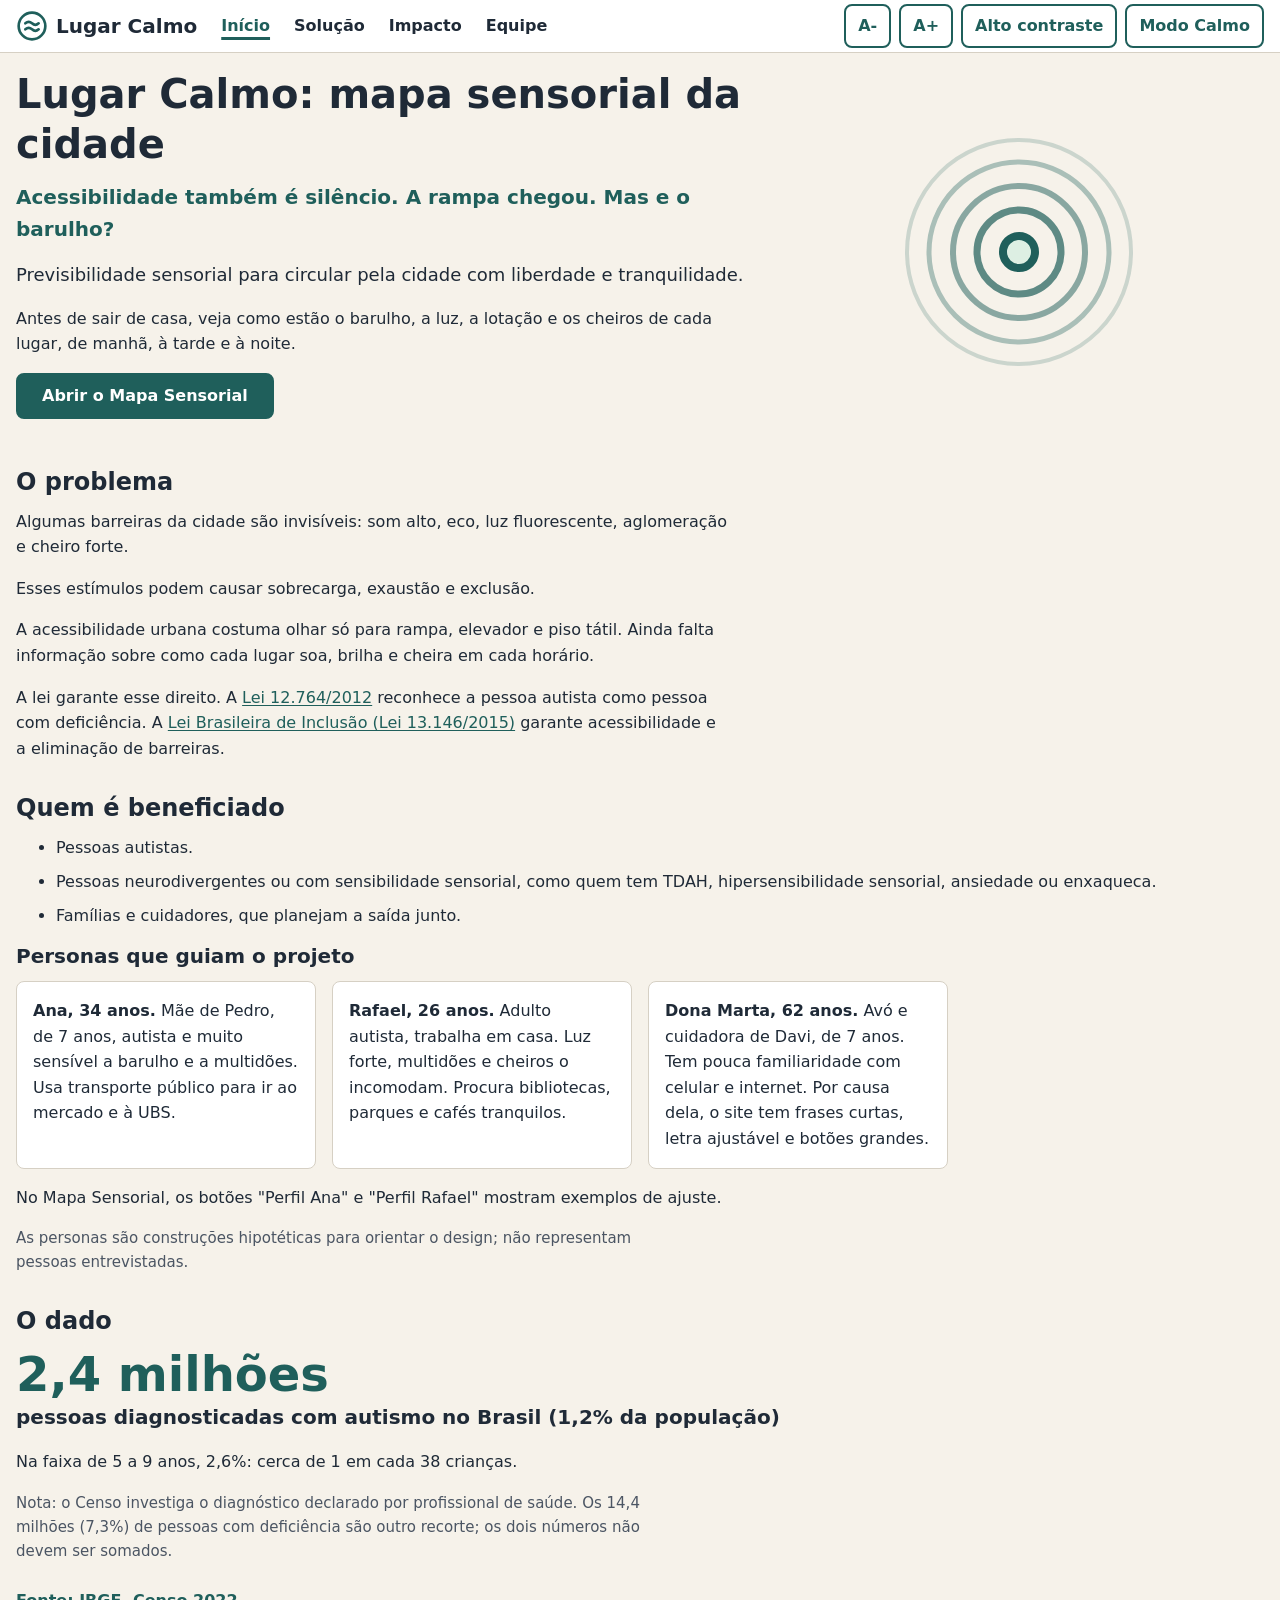
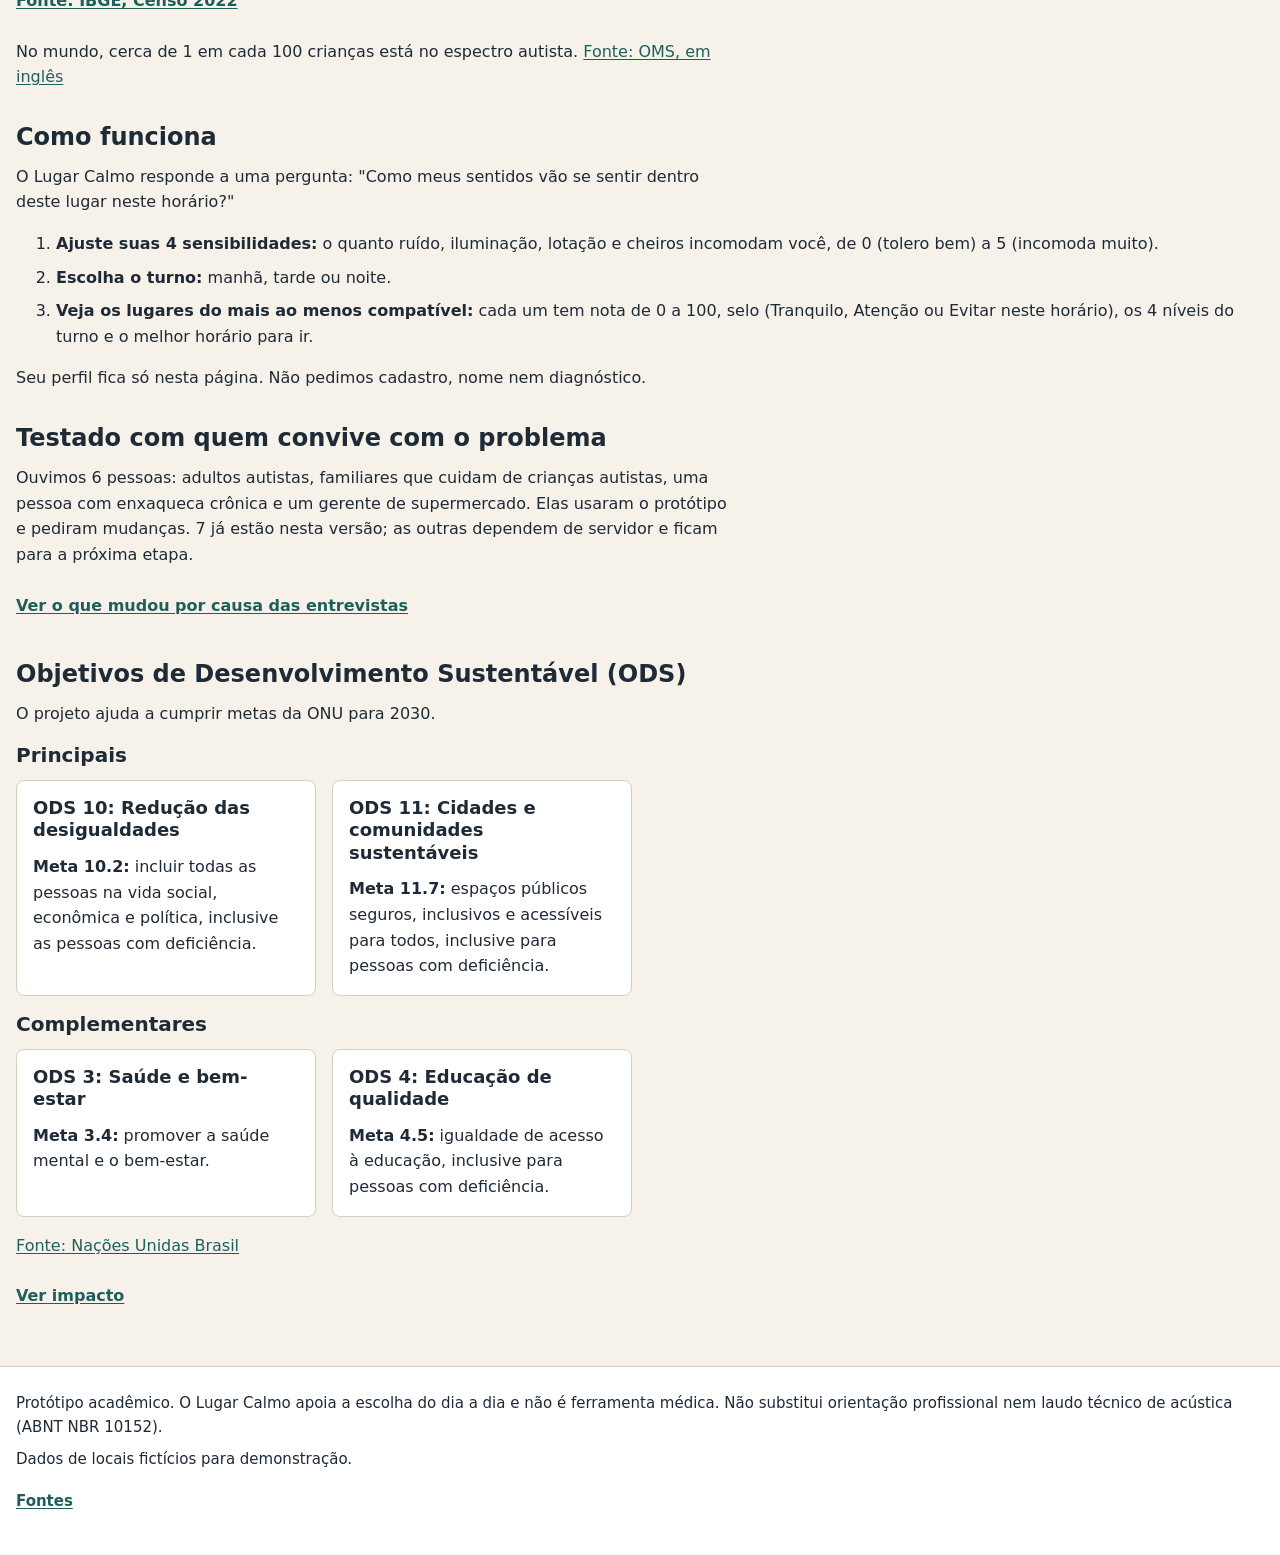
==== commit f3967144: "fix: concordância do alerta de gatilho, comentários e texto da validação" ====
--- a/index.html
+++ b/index.html
@@ -116,7 +116,7 @@
     <!-- 5b. Validação: resumo das entrevistas, com o detalhe na página Impacto (versão 2). -->
     <section class="secao" aria-labelledby="titulo-validado">
       <h2 id="titulo-validado">Testado com quem convive com o problema</h2>
-      <p>Ouvimos 6 pessoas: adultos autistas, familiares que cuidam de crianças autistas, uma pessoa com enxaqueca crônica e um gerente de supermercado. Elas usaram o protótipo e pediram 7 mudanças, que já estão nesta versão.</p>
+      <p>Ouvimos 6 pessoas: adultos autistas, familiares que cuidam de crianças autistas, uma pessoa com enxaqueca crônica e um gerente de supermercado. Elas usaram o protótipo e pediram mudanças. 7 já estão nesta versão; as outras dependem de servidor e ficam para a próxima etapa.</p>
       <p><a class="link-destaque" href="impacto.html#validacao">Ver o que mudou por causa das entrevistas</a></p>
     </section>
 
